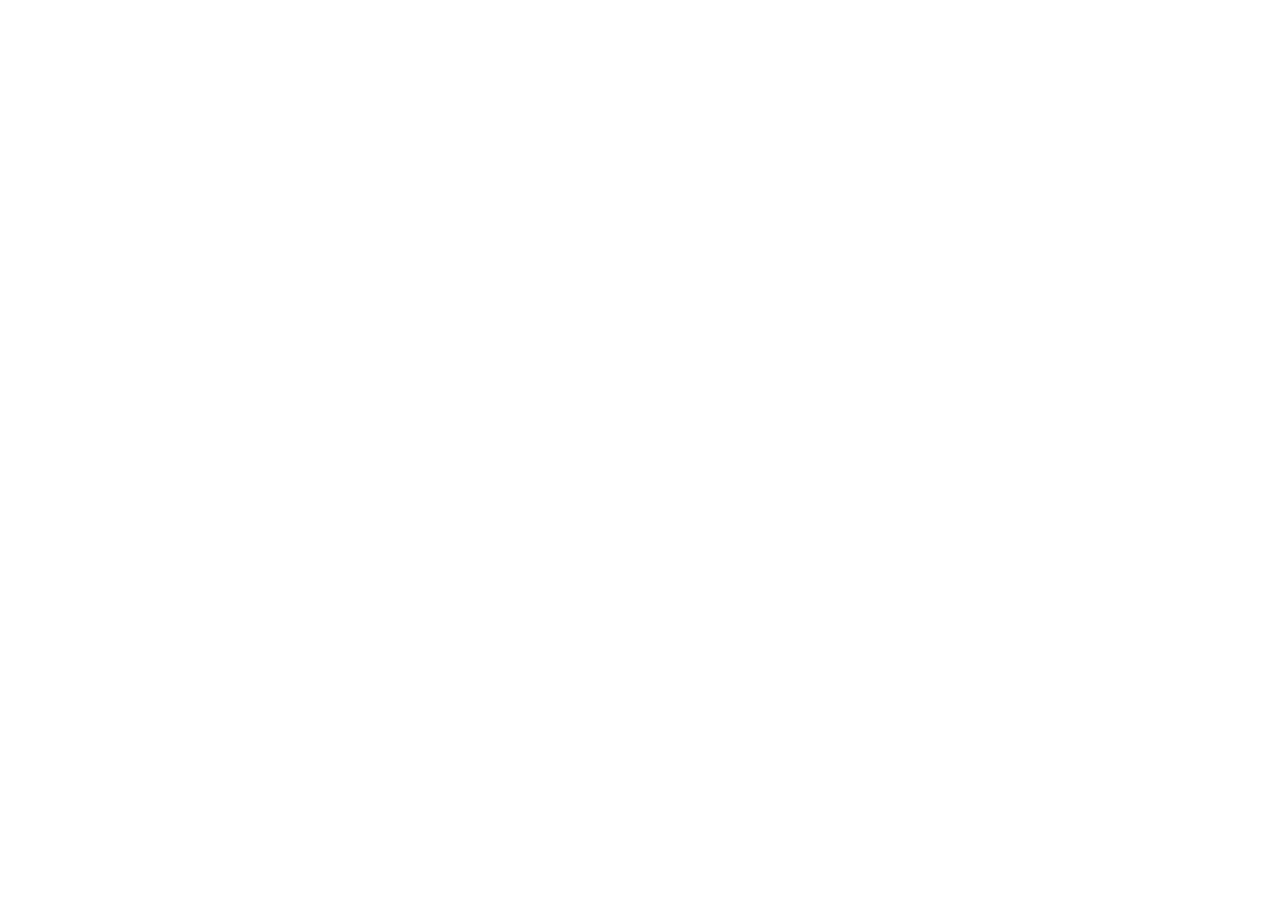
==== about.html @ 2b2f6d50 "Init : création du dépôt, arborescence des fichiers et structureHTML de base" ====
<!DOCTYPE html>
<html lang="fr">
<head>
<meta charset="UTF-8">
<meta name="viewport" content="width=device-width, initial-scale=1.0">
<title>AfriTalent — Accueil</title>
<!-- Bootstrap 5 via CDN : feuille de style -->
<link
href="https://cdn.jsdelivr.net/npm/bootstrap@5.3.0/dist/css/bootstrap.min.css"
rel="stylesheet">
<!-- Votre feuille de style personnelle -->
<link rel="stylesheet" href="css/style.css">
</head>
<body>
<!-- Le contenu de la page sera ajoute ici -->
<!-- Bootstrap 5 via CDN : script JavaScript -->
<script
src="https://cdn.jsdelivr.net/npm/bootstrap@5.3.0/dist/js/bootstrap.bundle.min.js"
></script>
<!-- Votre script JavaScript -->
<script src="js/main.js"></script>
</body>
</html>
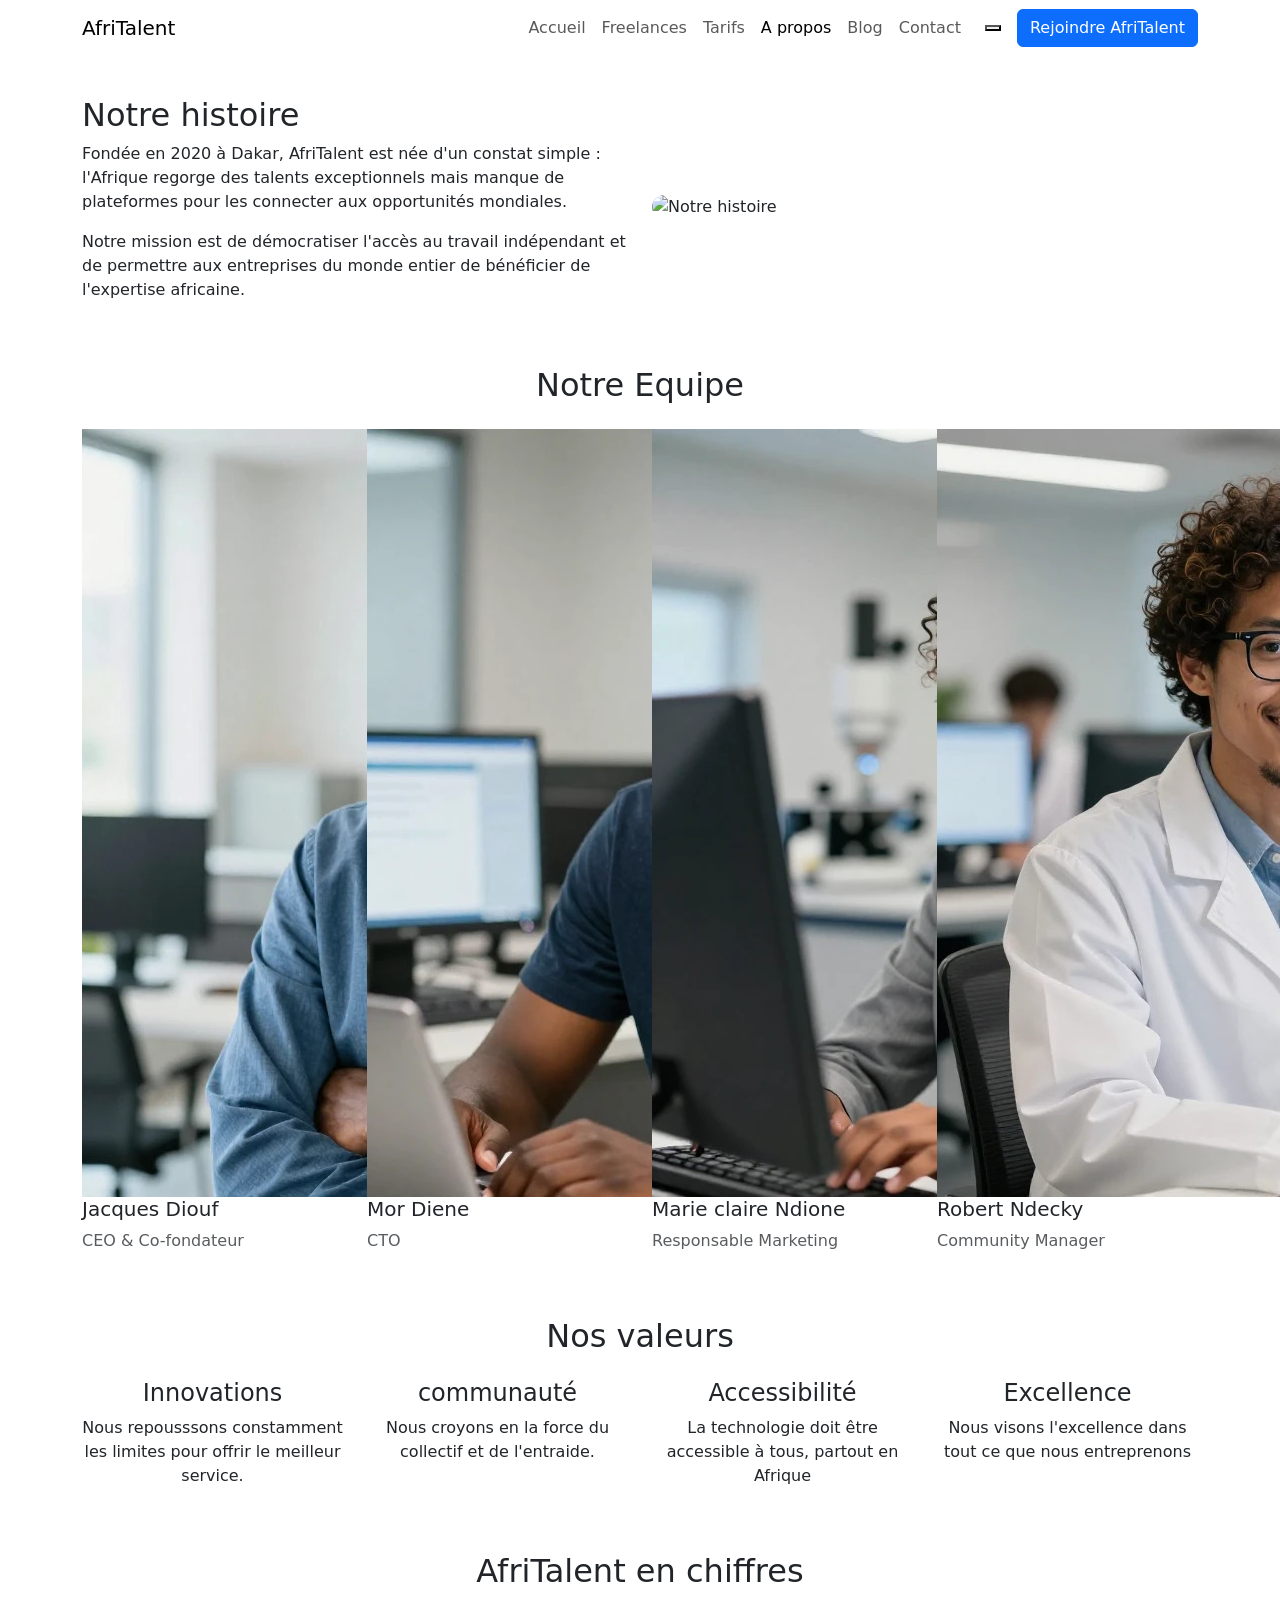
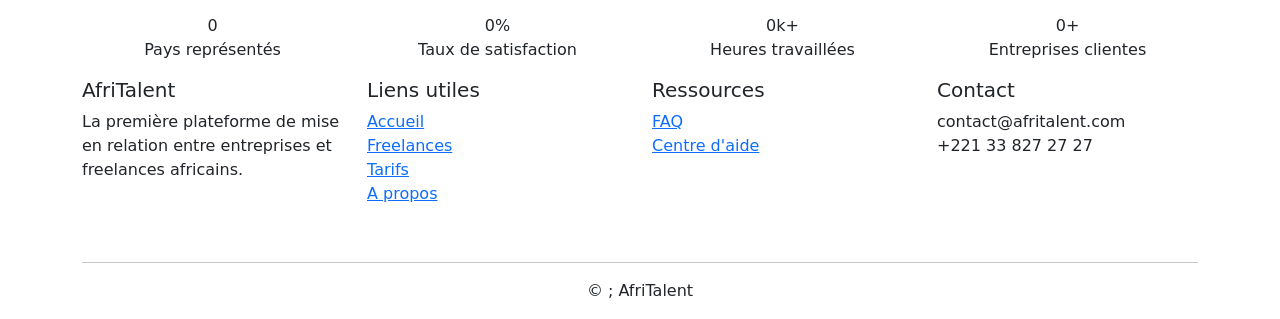
==== commit 0b03d6b2: "ajout des differents elements mise à jour de la photo" ====
--- a/about.html
+++ b/about.html
@@ -3,7 +3,7 @@
 <head>
 <meta charset="UTF-8">
 <meta name="viewport" content="width=device-width, initial-scale=1.0">
-<title>AfriTalent — Accueil</title>
+<title>A propos - AfriTalent</title>
 <!-- Bootstrap 5 via CDN : feuille de style -->
 <link
 href="https://cdn.jsdelivr.net/npm/bootstrap@5.3.0/dist/css/bootstrap.min.css"
@@ -12,8 +12,162 @@
 <link rel="stylesheet" href="css/style.css">
 </head>
 <body>
-<!-- Le contenu de la page sera ajoute ici -->
-<!-- Bootstrap 5 via CDN : script JavaScript -->
+
+ <nav class="navbar navbar-expand-lg fixed-top">
+        <div class="container">
+            <a class="navbar-brand" href="index.html"><i class="bi bi-briefcase-fill"></i> Afri<span>Talent</span></a>
+            <button class="navbar-toggler" type="button" data-bs-toggle="collapse" data-bs-target="#navbarNav">
+                <span class="navbar-toggler-icon"></span>
+            </button>
+            <div class="collapse navbar-collapse" id="navbarNav">
+                <ul class="navbar-nav ms-auto">
+                    <li class="nav-item"><a class="nav-link" href="index.html">Accueil</a></li>
+                    <li class="nav-item"><a class="nav-link" href="freelances.html">Freelances</a></li>
+                    <li class="nav-item"><a class="nav-link" href="tarifs.html">Tarifs</a></li>
+                    <li class="nav-item"><a class="nav-link active" href="about.html">A propos</a></li>
+                    <li class="nav-item"><a class="nav-link" href="#">Blog</a></li>
+                    <li class="nav-item"><a class="nav-link" href="contact.html">Contact</a></li>
+                </ul>
+                <button class="dark-mode-toggle ms-3" id="darkModeToggle"><i class="bi bi-moon-fill"></i></button>
+                <a href="contact.html" class="btn btn-primary ms-3">Rejoindre AfriTalent</a>
+            </div>
+        </div>
+    </nav>
+
+
+    <main class="mt-5 pt-5">
+        <div class="container">
+
+            <div class="row align-items-center mb-5 fade-in">
+                <div class="col-md-6">
+                    <h2>Notre histoire</h2>
+                    <p>Fondée en 2020 à Dakar, AfriTalent est née d'un constat simple : l'Afrique regorge des talents exceptionnels mais manque de plateformes pour les connecter aux opportunités mondiales.</p>
+                    <p>Notre mission est de démocratiser l'accès au travail indépendant et de permettre aux entreprises du monde entier de bénéficier de l'expertise africaine.</p>
+                </div>
+                <div class="col-md-6">
+                    <img src="https://placehold.co/600x400/0d6efd/white?text=Notre+Histoire" alt="Notre histoire" class="img-fluid rounded-4">
+                </div>
+            </div>
+
+             <div class="mb-5 fade-in">
+                    <h2 class="text-center mb-4">Notre Equipe</h2>
+                    <div class="row g-4">
+                        <div class="col-md-3">
+                            <div class="team-card">
+                                <img src="images/Jacques-Diouf.jpg" class="team-img" alt="Membre équipe">
+                                <div class="team-info">
+                                    <h5>Jacques Diouf</h5>
+                                    <p class="text-muted">CEO & Co-fondateur</p>
+                                    <div social-link><a href="#"><i class="bi bi-linkedin"></i></a><a href="#"><i class="bi bi-twitter-x"></i></a></div>
+                                </div>
+                            </div>
+                        </div>
+
+                        <div class="col-md-3">
+                            <div class="team-card">
+                                <img src="images/Mor-Diene.jpg" class="team-img" alt="Membre équipe">
+                                <div class="team-info">
+                                    <h5>Mor Diene</h5>
+                                    <p class="text-muted">CTO</p>
+                                    <div class="social-link"><a href="#"><i class="bi bi-linkedin"></i></a><a href="#"><i class="bi bi-github"></i></a></div>
+                                </div>
+                            </div>
+                        </div>
+
+                         <div class="col-md-3">
+                            <div class="team-card">
+                                <img src="images/Marie-Claire-Ndione.jpg" class="team-img" alt="Membre équipe">
+                                <div class="team-info">
+                                    <h5>Marie claire Ndione</h5>
+                                    <p class="text-muted">Responsable Marketing</p>
+                                    <div class="social-link"><a href="#"><i class="bi bi-linkedin"></i></a><a href="#"><i class="bi bi-instagram"></i></a></div>
+                                </div>
+                            </div>
+                        </div>
+
+                         <div class="col-md-3">
+                            <div class="team-card">
+                                <img src="images/Robert-Ndecky.jpg" class="team-img" alt="Membre équipe">
+                                <div class="team-info">
+                                    <h5>Robert Ndecky</h5>
+                                    <p class="text-muted">Community Manager</p>
+                                    <div class="social-link"><a href="#"><i class="bi bi-linkedin"></i></a><a href="#"><i class="bi bi-twitter-x"></i></a></div>
+                                </div>
+                            </div>
+                        </div>
+
+                    </div>
+                </div>
+
+                <div class="mb-5 fade-in">
+                    <h2 class="text-center mb-4">Nos valeurs</h2>
+                    <div class="row g-4">
+                        <div class="col-md-3 text-center">
+                            <i class="bi bi-lightbulb fs-1 text-primary"></i>
+                            <h4>Innovations</h4>
+                            <p>Nous repousssons constamment les limites pour offrir le meilleur service.</p>
+                        </div>
+                        <div class="col-md-3 text-center">
+                            <i class="bi bi-people fs-1 text-primary"></i>
+                            <h4>communauté</h4>
+                            <p>Nous croyons en la force du collectif et de l'entraide.</p>
+                        </div>
+                        <div class="col-md-3 text-center">
+                            <i class="bi bi-globe fs-1 text-primary"></i>
+                            <h4>Accessibilité</h4>
+                            <p>La technologie doit être accessible à tous, partout en Afrique</p>
+                        </div>
+                        <div class="col-md-3 text-center">
+                            <i class="bi bi-trophy fs-1 text-primary"></i>
+                            <h4>Excellence</h4>
+                            <p>Nous visons l'excellence dans tout ce que nous entreprenons</p>
+                        </div>
+                    </div>
+                </div>
+
+
+                <div class="fade-in">
+                    <h2 class="text-center mb-4">AfriTalent en chiffres</h2>
+                    <div class="row text-center">
+                        <div class="col-md-3">
+                            <div class="stat-number"><span class="counter" data-target="52">0</span></div>
+                            <p>Pays représentés</p>
+                        </div>
+                        <div class="col-md-3">
+                            <div class="stat-number"><span class="counter" data-target="98">0</span>%</div>
+                            <p>Taux de satisfaction</p>
+                        </div>
+                        <div class="col-md-3">
+                            <div class="stat-number"><span class="counter" data-target="150">0</span>k+</div>
+                            <p>Heures travaillées</p>
+                        </div>
+                        <div class="col-md-3">
+                            <div class="stat-number"><span class="counter" data-target="100">0</span>+</div>
+                            <p>Entreprises clientes</p>
+                        </div>
+                    </div>
+                </div>
+        </div>
+    </main>
+
+    <footer>
+    <div class="container">
+        <div class="row">
+            <div class="col-md-3 mb-4"><h5><i class="bi bi-briefcase-fill"></i> AfriTalent</h5><p>La première plateforme de mise en relation entre entreprises et freelances africains.</p></div>
+
+            <div class="col-md-3 mb-4"><h5>Liens utiles</h5><ul class="list-unstyled"><li><a href="index.html">Accueil</a></li><li><a href="freelances.html">Freelances</a></li><li><a href="tarifs.html">Tarifs</a></li><li><a href="about.html">A propos</a></li></ul></div>
+
+            <div class="col-md-3 mb-4"><h5>Ressources</h5><ul class="list-unstyled"><li><a href="#Blog"></a></li><li><a href="#">FAQ</a></li><li><a href="#">Centre d'aide</a></li></ul></div>
+
+            <div class="col-md-3 mb-4"><h5>Contact</h5><ul class="list-unstyled"><li><i class="bi bi-envelope"></i> contact@afritalent.com</li><li><i class="bi bi-telephone"></i> +221 33 827 27 27</li></ul></div>
+
+        </div>
+
+        <hr><div class="text-center"><p>&copy ; <span id="currentYear"></span> AfriTalent</p></div>
+    </div>
+</footer>
+
+
 <script
 src="https://cdn.jsdelivr.net/npm/bootstrap@5.3.0/dist/js/bootstrap.bundle.min.js"
 ></script>
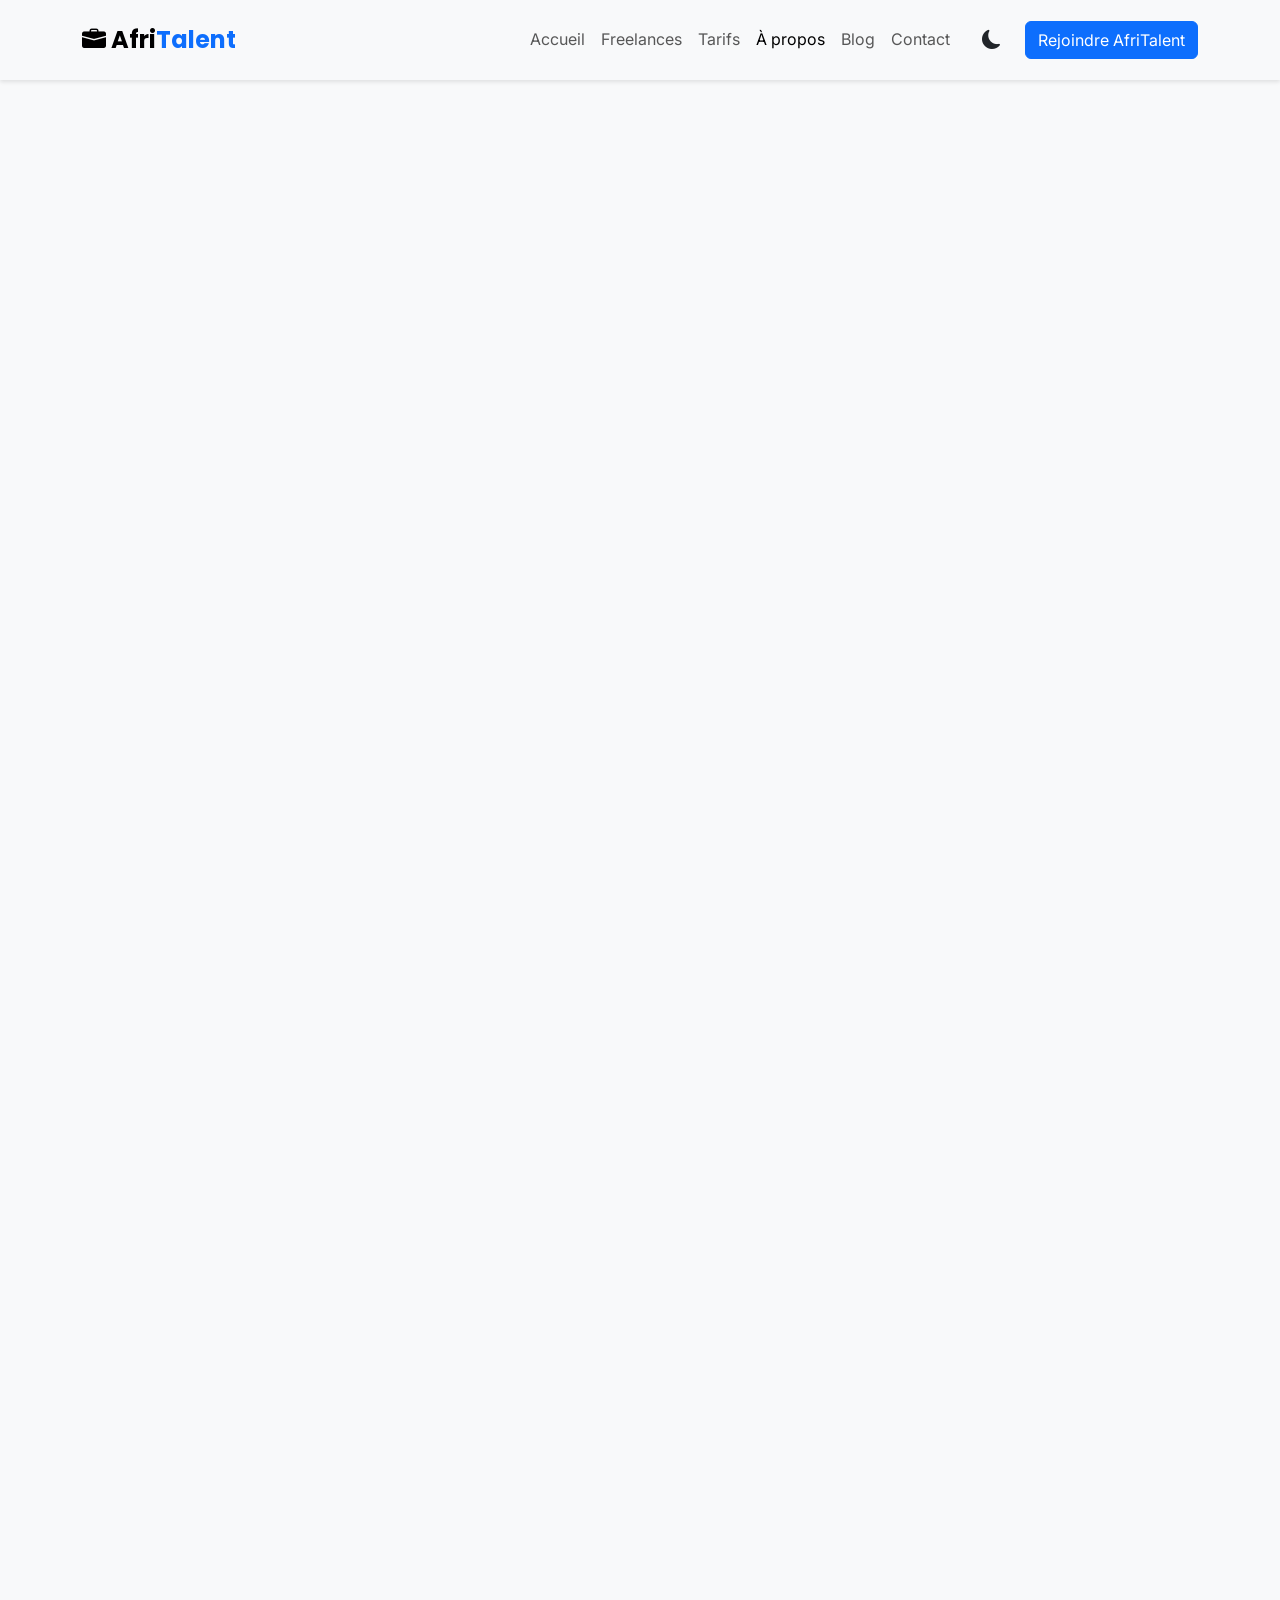
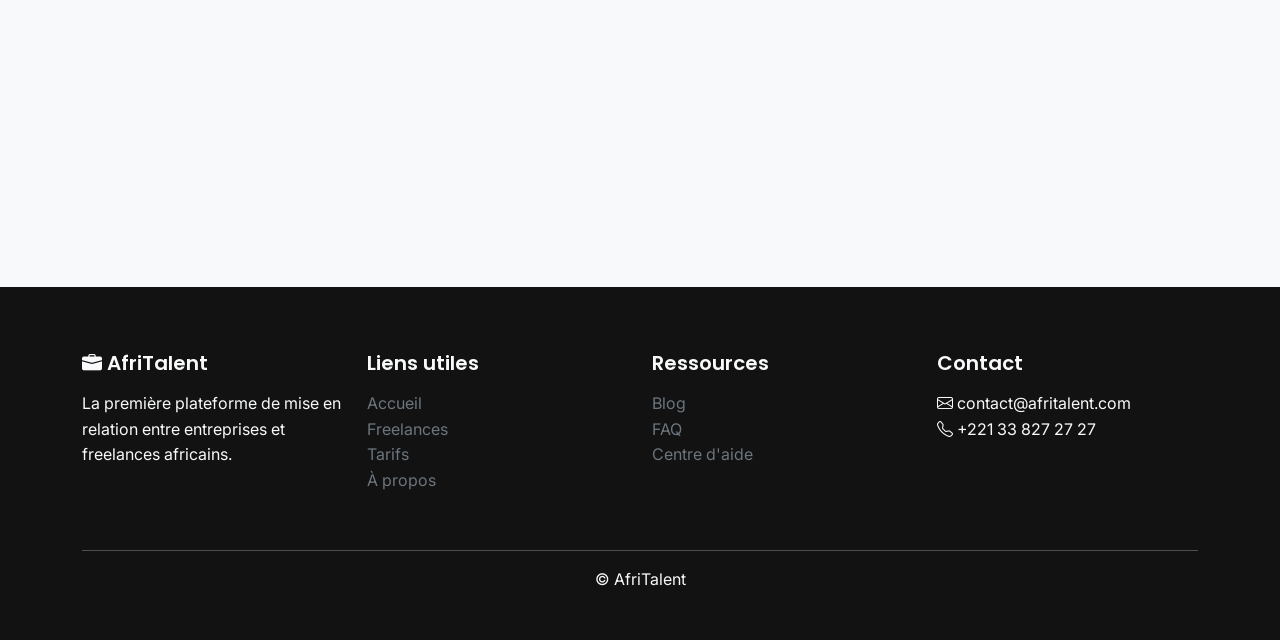
==== commit dc3f464d: "JS : filtrage dynamique des freelances et validation du formulaire de contact" ====
--- a/about.html
+++ b/about.html
@@ -1,21 +1,31 @@
 <!DOCTYPE html>
 <html lang="fr">
+
 <head>
-<meta charset="UTF-8">
-<meta name="viewport" content="width=device-width, initial-scale=1.0">
-<title>A propos - AfriTalent</title>
-<!-- Bootstrap 5 via CDN : feuille de style -->
-<link
-href="https://cdn.jsdelivr.net/npm/bootstrap@5.3.0/dist/css/bootstrap.min.css"
-rel="stylesheet">
-<!-- Votre feuille de style personnelle -->
-<link rel="stylesheet" href="css/style.css">
+    <meta charset="UTF-8">
+    <meta name="viewport" content="width=device-width, initial-scale=1.0">
+    <title>À propos - AfriTalent</title>
+
+    <!-- Bootstrap 5 CSS -->
+    <link href="https://cdn.jsdelivr.net/npm/bootstrap@5.3.0/dist/css/bootstrap.min.css" rel="stylesheet">
+    <!-- Bootstrap Icons -->
+    <link rel="stylesheet" href="https://cdn.jsdelivr.net/npm/bootstrap-icons@1.11.0/font/bootstrap-icons.css">
+    
+    <link
+        href="https://fonts.googleapis.com/css2?family=Inter:wght@300;400;500;600;700;800&family=Poppins:wght@400;500;600;700;800&display=swap"
+        rel="stylesheet">
+    
+    <link rel="stylesheet" href="css/style.css">
 </head>
+
 <body>
 
- <nav class="navbar navbar-expand-lg fixed-top">
+    
+    <nav class="navbar navbar-expand-lg fixed-top">
         <div class="container">
-            <a class="navbar-brand" href="index.html"><i class="bi bi-briefcase-fill"></i> Afri<span>Talent</span></a>
+            <a class="navbar-brand" href="index.html">
+                <i class="bi bi-briefcase-fill"></i> Afri<span>Talent</span>
+            </a>
             <button class="navbar-toggler" type="button" data-bs-toggle="collapse" data-bs-target="#navbarNav">
                 <span class="navbar-toggler-icon"></span>
             </button>
@@ -24,154 +34,210 @@
                     <li class="nav-item"><a class="nav-link" href="index.html">Accueil</a></li>
                     <li class="nav-item"><a class="nav-link" href="freelances.html">Freelances</a></li>
                     <li class="nav-item"><a class="nav-link" href="tarifs.html">Tarifs</a></li>
-                    <li class="nav-item"><a class="nav-link active" href="about.html">A propos</a></li>
+                    <li class="nav-item"><a class="nav-link active" href="about.html">À propos</a></li>
                     <li class="nav-item"><a class="nav-link" href="#">Blog</a></li>
                     <li class="nav-item"><a class="nav-link" href="contact.html">Contact</a></li>
                 </ul>
-                <button class="dark-mode-toggle ms-3" id="darkModeToggle"><i class="bi bi-moon-fill"></i></button>
+                <button class="dark-mode-toggle ms-3" id="darkModeToggle">
+                    <i class="bi bi-moon-fill"></i>
+                </button>
                 <a href="contact.html" class="btn btn-primary ms-3">Rejoindre AfriTalent</a>
             </div>
         </div>
     </nav>
 
-
+    
     <main class="mt-5 pt-5">
         <div class="container">
 
+            <!-- Page Title -->
+            <div class="text-center mb-5 fade-in">
+                <h1>À propos de nous</h1>
+                <p class="text-muted">Découvrez qui nous sommes et ce qui nous anime</p>
+            </div>
+
+            
             <div class="row align-items-center mb-5 fade-in">
                 <div class="col-md-6">
                     <h2>Notre histoire</h2>
-                    <p>Fondée en 2020 à Dakar, AfriTalent est née d'un constat simple : l'Afrique regorge des talents exceptionnels mais manque de plateformes pour les connecter aux opportunités mondiales.</p>
-                    <p>Notre mission est de démocratiser l'accès au travail indépendant et de permettre aux entreprises du monde entier de bénéficier de l'expertise africaine.</p>
+                    <p>Fondée en 2020 à Dakar, AfriTalent est née d'un constat simple : l'Afrique regorge de talents
+                        exceptionnels mais manque de plateformes pour les connecter aux opportunités mondiales.</p>
+                    <p>Notre mission est de démocratiser l'accès au travail indépendant et de permettre aux entreprises
+                        du monde entier de bénéficier de l'expertise africaine.</p>
                 </div>
                 <div class="col-md-6">
-                    <img src="https://placehold.co/600x400/0d6efd/white?text=Notre+Histoire" alt="Notre histoire" class="img-fluid rounded-4">
-                </div>
-            </div>
-
-             <div class="mb-5 fade-in">
-                    <h2 class="text-center mb-4">Notre Equipe</h2>
-                    <div class="row g-4">
-                        <div class="col-md-3">
-                            <div class="team-card">
-                                <img src="images/Jacques-Diouf.jpg" class="team-img" alt="Membre équipe">
-                                <div class="team-info">
-                                    <h5>Jacques Diouf</h5>
-                                    <p class="text-muted">CEO & Co-fondateur</p>
-                                    <div social-link><a href="#"><i class="bi bi-linkedin"></i></a><a href="#"><i class="bi bi-twitter-x"></i></a></div>
-                                </div>
-                            </div>
-                        </div>
-
-                        <div class="col-md-3">
-                            <div class="team-card">
-                                <img src="images/Mor-Diene.jpg" class="team-img" alt="Membre équipe">
-                                <div class="team-info">
-                                    <h5>Mor Diene</h5>
-                                    <p class="text-muted">CTO</p>
-                                    <div class="social-link"><a href="#"><i class="bi bi-linkedin"></i></a><a href="#"><i class="bi bi-github"></i></a></div>
-                                </div>
-                            </div>
-                        </div>
-
-                         <div class="col-md-3">
-                            <div class="team-card">
-                                <img src="images/Marie-Claire-Ndione.jpg" class="team-img" alt="Membre équipe">
-                                <div class="team-info">
-                                    <h5>Marie claire Ndione</h5>
-                                    <p class="text-muted">Responsable Marketing</p>
-                                    <div class="social-link"><a href="#"><i class="bi bi-linkedin"></i></a><a href="#"><i class="bi bi-instagram"></i></a></div>
-                                </div>
-                            </div>
-                        </div>
-
-                         <div class="col-md-3">
-                            <div class="team-card">
-                                <img src="images/Robert-Ndecky.jpg" class="team-img" alt="Membre équipe">
-                                <div class="team-info">
-                                    <h5>Robert Ndecky</h5>
-                                    <p class="text-muted">Community Manager</p>
-                                    <div class="social-link"><a href="#"><i class="bi bi-linkedin"></i></a><a href="#"><i class="bi bi-twitter-x"></i></a></div>
-                                </div>
-                            </div>
-                        </div>
-
-                    </div>
-                </div>
-
-                <div class="mb-5 fade-in">
-                    <h2 class="text-center mb-4">Nos valeurs</h2>
-                    <div class="row g-4">
-                        <div class="col-md-3 text-center">
-                            <i class="bi bi-lightbulb fs-1 text-primary"></i>
-                            <h4>Innovations</h4>
-                            <p>Nous repousssons constamment les limites pour offrir le meilleur service.</p>
-                        </div>
-                        <div class="col-md-3 text-center">
-                            <i class="bi bi-people fs-1 text-primary"></i>
-                            <h4>communauté</h4>
-                            <p>Nous croyons en la force du collectif et de l'entraide.</p>
-                        </div>
-                        <div class="col-md-3 text-center">
-                            <i class="bi bi-globe fs-1 text-primary"></i>
-                            <h4>Accessibilité</h4>
-                            <p>La technologie doit être accessible à tous, partout en Afrique</p>
-                        </div>
-                        <div class="col-md-3 text-center">
-                            <i class="bi bi-trophy fs-1 text-primary"></i>
-                            <h4>Excellence</h4>
-                            <p>Nous visons l'excellence dans tout ce que nous entreprenons</p>
-                        </div>
-                    </div>
-                </div>
-
-
-                <div class="fade-in">
-                    <h2 class="text-center mb-4">AfriTalent en chiffres</h2>
-                    <div class="row text-center">
-                        <div class="col-md-3">
-                            <div class="stat-number"><span class="counter" data-target="52">0</span></div>
-                            <p>Pays représentés</p>
-                        </div>
-                        <div class="col-md-3">
-                            <div class="stat-number"><span class="counter" data-target="98">0</span>%</div>
-                            <p>Taux de satisfaction</p>
-                        </div>
-                        <div class="col-md-3">
-                            <div class="stat-number"><span class="counter" data-target="150">0</span>k+</div>
-                            <p>Heures travaillées</p>
-                        </div>
-                        <div class="col-md-3">
-                            <div class="stat-number"><span class="counter" data-target="100">0</span>+</div>
-                            <p>Entreprises clientes</p>
-                        </div>
-                    </div>
-                </div>
+                    <img src="images/imagehistoire.jpg" alt="Notre histoire"
+                        class="img-fluid rounded-4">
+                </div>
+            </div>
+
+            
+            <div class="mb-5 fade-in">
+                <h2 class="text-center mb-4">Notre Équipe</h2>
+                <div class="row g-4">
+                    <div class="col-md-3">
+                        <div class="team-card">
+                            <img src="images/Jacques-Diouf.jpg" class="team-img"
+                                alt="Jacques Diouf - CEO & Co-fondateur">
+                            <div class="team-info">
+                                <h5>Jacques Diouf</h5>
+                                <p class="text-muted">CEO & Co-fondateur</p>
+                                <div class="social-links">
+                                    <a href="#" aria-label="LinkedIn"><i class="bi bi-linkedin"></i></a>
+                                    <a href="#" aria-label="Twitter"><i class="bi bi-twitter-x"></i></a>
+                                </div>
+                            </div>
+                        </div>
+                    </div>
+
+                    <div class="col-md-3">
+                        <div class="team-card">
+                            <img src="images/Mor-Diene.jpg" class="team-img" alt="Mor Diene - CTO">
+                            <div class="team-info">
+                                <h5>Mor Diene</h5>
+                                <p class="text-muted">CTO</p>
+                                <div class="social-links">
+                                    <a href="#" aria-label="LinkedIn"><i class="bi bi-linkedin"></i></a>
+                                    <a href="#" aria-label="GitHub"><i class="bi bi-github"></i></a>
+                                </div>
+                            </div>
+                        </div>
+                    </div>
+
+                    <div class="col-md-3">
+                        <div class="team-card">
+                            <img src="images/Marie-Claire-Ndione.jpg" class="team-img"
+                                alt="Marie-Claire Ndione - Responsable Marketing">
+                            <div class="team-info">
+                                <h5>Marie-Claire Ndione</h5>
+                                <p class="text-muted">Responsable Marketing</p>
+                                <div class="social-links">
+                                    <a href="#" aria-label="LinkedIn"><i class="bi bi-linkedin"></i></a>
+                                    <a href="#" aria-label="Instagram"><i class="bi bi-instagram"></i></a>
+                                </div>
+                            </div>
+                        </div>
+                    </div>
+
+                    <div class="col-md-3">
+                        <div class="team-card">
+                            <img src="images/Robert-Ndecky.jpg" class="team-img"
+                                alt="Robert Ndecky - Community Manager">
+                            <div class="team-info">
+                                <h5>Robert Ndecky</h5>
+                                <p class="text-muted">Community Manager</p>
+                                <div class="social-links">
+                                    <a href="#" aria-label="LinkedIn"><i class="bi bi-linkedin"></i></a>
+                                    <a href="#" aria-label="Twitter"><i class="bi bi-twitter-x"></i></a>
+                                </div>
+                            </div>
+                        </div>
+                    </div>
+                </div>
+            </div>
+
+            
+            <div class="mb-5 fade-in">
+                <h2 class="text-center mb-4">Nos valeurs</h2>
+                <div class="row g-4">
+                    <div class="col-md-3 text-center">
+                        <i class="bi bi-lightbulb fs-1 text-primary"></i>
+                        <h4>Innovation</h4>
+                        <p>Nous repoussons constamment les limites pour offrir le meilleur service.</p>
+                    </div>
+                    <div class="col-md-3 text-center">
+                        <i class="bi bi-people fs-1 text-primary"></i>
+                        <h4>Communauté</h4>
+                        <p>Nous croyons en la force du collectif et de l'entraide.</p>
+                    </div>
+                    <div class="col-md-3 text-center">
+                        <i class="bi bi-globe fs-1 text-primary"></i>
+                        <h4>Accessibilité</h4>
+                        <p>La technologie doit être accessible à tous, partout en Afrique.</p>
+                    </div>
+                    <div class="col-md-3 text-center">
+                        <i class="bi bi-trophy fs-1 text-primary"></i>
+                        <h4>Excellence</h4>
+                        <p>Nous visons l'excellence dans tout ce que nous entreprenons.</p>
+                    </div>
+                </div>
+            </div>
+
+            
+            <div class="fade-in">
+                <h2 class="text-center mb-4">AfriTalent en chiffres</h2>
+                <div class="row text-center">
+                    <div class="col-md-3">
+                        <div class="stat-number"><span class="counter" data-target="52">0</span></div>
+                        <p>Pays représentés</p>
+                    </div>
+                    <div class="col-md-3">
+                        <div class="stat-number"><span class="counter" data-target="98">0</span>%</div>
+                        <p>Taux de satisfaction</p>
+                    </div>
+                    <div class="col-md-3">
+                        <div class="stat-number"><span class="counter" data-target="150">0</span>k+</div>
+                        <p>Heures travaillées</p>
+                    </div>
+                    <div class="col-md-3">
+                        <div class="stat-number"><span class="counter" data-target="1000">0</span>+</div>
+                        <p>Entreprises clientes</p>
+                    </div>
+                </div>
+            </div>
+
         </div>
     </main>
 
+    
     <footer>
-    <div class="container">
-        <div class="row">
-            <div class="col-md-3 mb-4"><h5><i class="bi bi-briefcase-fill"></i> AfriTalent</h5><p>La première plateforme de mise en relation entre entreprises et freelances africains.</p></div>
-
-            <div class="col-md-3 mb-4"><h5>Liens utiles</h5><ul class="list-unstyled"><li><a href="index.html">Accueil</a></li><li><a href="freelances.html">Freelances</a></li><li><a href="tarifs.html">Tarifs</a></li><li><a href="about.html">A propos</a></li></ul></div>
-
-            <div class="col-md-3 mb-4"><h5>Ressources</h5><ul class="list-unstyled"><li><a href="#Blog"></a></li><li><a href="#">FAQ</a></li><li><a href="#">Centre d'aide</a></li></ul></div>
-
-            <div class="col-md-3 mb-4"><h5>Contact</h5><ul class="list-unstyled"><li><i class="bi bi-envelope"></i> contact@afritalent.com</li><li><i class="bi bi-telephone"></i> +221 33 827 27 27</li></ul></div>
-
+        <div class="container">
+            <div class="row">
+                <div class="col-md-3 mb-4">
+                    <h5><i class="bi bi-briefcase-fill"></i> AfriTalent</h5>
+                    <p>La première plateforme de mise en relation entre entreprises et freelances africains.</p>
+                </div>
+                <div class="col-md-3 mb-4">
+                    <h5>Liens utiles</h5>
+                    <ul class="list-unstyled">
+                        <li><a href="index.html">Accueil</a></li>
+                        <li><a href="freelances.html">Freelances</a></li>
+                        <li><a href="tarifs.html">Tarifs</a></li>
+                        <li><a href="about.html">À propos</a></li>
+                    </ul>
+                </div>
+                <div class="col-md-3 mb-4">
+                    <h5>Ressources</h5>
+                    <ul class="list-unstyled">
+                        <li><a href="#">Blog</a></li>
+                        <li><a href="#">FAQ</a></li>
+                        <li><a href="#">Centre d'aide</a></li>
+                    </ul>
+                </div>
+                <div class="col-md-3 mb-4">
+                    <h5>Contact</h5>
+                    <ul class="list-unstyled">
+                        <li><i class="bi bi-envelope"></i> contact@afritalent.com</li>
+                        <li><i class="bi bi-telephone"></i> +221 33 827 27 27</li>
+                    </ul>
+                </div>
+            </div>
+            <hr>
+            <div class="text-center">
+                <p>&copy; <span id="currentYear"></span> AfriTalent</p>
+            </div>
         </div>
-
-        <hr><div class="text-center"><p>&copy ; <span id="currentYear"></span> AfriTalent</p></div>
-    </div>
-</footer>
-
-
-<script
-src="https://cdn.jsdelivr.net/npm/bootstrap@5.3.0/dist/js/bootstrap.bundle.min.js"
-></script>
-<!-- Votre script JavaScript -->
-<script src="js/main.js"></script>
+    </footer>
+
+    
+    <button id="backToTop" class="back-to-top">
+        <i class="bi bi-arrow-up"></i>
+    </button>
+
+    <!-- Bootstrap JS -->
+    <script src="https://cdn.jsdelivr.net/npm/bootstrap@5.3.0/dist/js/bootstrap.bundle.min.js"></script>
+    <!-- Custom JS -->
+    <script src="js/main.js"></script>
 </body>
+
 </html>
--- a/css/style.css
+++ b/css/style.css
@@ -0,0 +1,572 @@
+/*AfriTalent - Styles principaux*/
+
+:root {
+    --primary-color: #0d6efd;
+    --secondary-color: #6c757d;
+    --success-color: #198754;
+    --dark-bg: #121212;
+    --light-bg: #f8f9fa;
+
+    --text-dark: #212529;
+    --text-light: #f8f9fa;
+    --text-muted: #6c757d;
+
+    --spacing-xs: 0.5rem;
+    --spacing-sm: 1rem;
+    --spacing-md: 2rem;
+    --spacing-lg: 4rem;
+    --spacing-xl: 6rem;
+
+    --shadow-sm: 0 2px 4px rgba(0, 0, 0, 0.1);
+    --shadow-md: 0 4px 6px rgba(0, 0, 0, 0.1);
+    --shadow-lg: 0 10px 15px rgba(0, 0, 0, 0.1);
+
+    --transition-fast: 0.2s ease;
+    --transition-normal: 0.3s ease;
+    --transition-slow: 0.5s ease;
+
+    --radius-sm: 8px;
+    --radius-md: 12px;
+    --radius-lg: 20px;
+
+}
+
+[data-theme="dark"] {
+
+    --primary-color: #0d6efd;
+    --secondary-color: #adb5bd;
+    --dark-bg: #1e1e2a;
+    --light-bg: #2a2a35;
+    --text-dark: #e4e4e7;
+    --text-light: #f8f9fa;
+    --text-muted: #a1a1aa;
+    --shadow-sm: 0 2px 4px rgba(0, 0, 0, 0.3);
+    --shadow-md: 0 4px 6px rgba(0, 0, 0, 0.3);
+    --shadow-lg: 0 10px 15px rgba(0, 0, 0, 0.3);
+
+}
+
+* {
+    margin: 0;
+    padding: 0;
+    box-sizing: border-box;
+}
+
+body {
+    font-family: 'Inter', sans-serif;
+    background-color: var(--light-bg);
+    color: var(--text-dark);
+    transition: background-color var(--transition-normal), color var(--transition-normal);
+    line-height: 1.6;
+}
+
+h1,
+h2,
+h3,
+h4,
+h5,
+h6 {
+    font-family: 'Poppins', sans-serif;
+    font-weight: 600;
+    margin-bottom: var(--spacing-sm);
+}
+
+.site-header {
+    padding: 10px 0;
+    background-color: #f8f9fa;
+    border-bottom: 2px solid #0d6efd;
+}
+
+.logo-title-container {
+    display: flex;
+    align-items: center;
+    justify-content: center;
+    gap: 15px;
+    max-width: 1200px;
+    margin: 0 auto;
+    padding: 0 20px;
+}
+
+.site-logo {
+    width: 80px;
+    height: 80px;
+    object-fit: contain;
+    border-radius: 10px;
+}
+
+.site-title {
+    font-family: 'Poppins', sans-serif;
+    font-size: 2rem;
+    font-weight: 700;
+    color: #0d6efd;
+}
+
+/*Navbar Styles*/
+
+.navbar {
+    background-color: var(--light-bg);
+    box-shadow: var(--shadow-sm);
+    transition: all var(--transition-normal);
+    padding: 1rem 0;
+}
+
+.navbar-scrolled {
+    background-color: var(--light-bg);
+    box-shadow: var(--shadow-md);
+    padding: 0.5rem 0;
+}
+
+.navbar-brand {
+    font-family: Poppins, sans-serif;
+    font-weight: 700;
+    font-size: 1.5rem;
+}
+
+.navbar-brand span {
+    color: var(--primary-color);
+}
+
+.dark-mode-toggle {
+    background: none;
+    border: none;
+    cursor: pointer;
+    font-size: 1.2rem;
+    color: var(--text-dark);
+    transition: color var(--transition-fast);
+    border-radius: 50%;
+    padding: 0.5rem;
+}
+
+.dark-mode-toggle:hover {
+    opacity: 0.8;
+    background-color: var(--secondary-color);
+}
+
+
+/*Hero Section*/
+
+.hero.section {
+    min-height: 100vh;
+    display: flex;
+    align-items: center;
+    position: relative;
+    padding: 100px 0 60px;
+    background: -o-linear-gradient(135deg, var(--light-bg) 0%, rgba(13, 110, 253, 0.1) 100%);
+}
+
+.hero-title {
+    font-size: 3.5rem;
+    font-weight: 700;
+    margin-bottom: var(--spacing-md);
+    line-height: 1.2;
+}
+
+.hero-title span {
+    color: var(--primary-color);
+    background: linear-gradient(135deg, var(--primary-color), #00b4d8);
+    -webkit-background-clip: text;
+    background-clip: text;
+    color: transparent;
+}
+
+hero-subtitle {
+    font-size: 1.25rem;
+    color: var(--text-muted);
+    margin-bottom: var(--spacing-md);
+}
+
+/*bento Grid Section*/
+
+.bento-grid {
+    display: grid;
+    grid-template-columns: repeat(4, 1fr);
+    gap: 1.5rem;
+    margin: var(--spacing-lg) 0;
+}
+
+.bento-card {
+    background: var(--light-bg);
+    border-radius: var(--radius-lg);
+    padding: 1.5rem;
+    transition: var(--transition-normal);
+    box-shadow: var(--shadow-sm);
+    border: 1px solid rgba(0, 0, 0, 0.05);
+}
+
+.bento-card:hover {
+    box-shadow: var(--shadow-lg);
+    transform: translateY(-5px);
+}
+
+.bento-card:nth-child(1) {
+    grid-column: span 1;
+    grid-row: span 1;
+}
+
+.bento-card:nth-child(2) {
+    grid-column: span 2;
+}
+
+.bento-card:nth-child(3) {
+    grid-column: span 1;
+    grid-row: span 2;
+}
+
+.bento-card:nth-child(4) {
+    grid-column: span 2;
+}
+
+.step-number {
+    font-size: 2.5rem;
+    font-weight: 700;
+    color: var(--primary-color);
+    opacity: 0.3;
+    margin-bottom: var(--spacing-sm);
+}
+
+/*category cards*/
+
+.category-card {
+    background: var(--light-bg);
+    border-radius: var(--radius-md);
+    padding: 1.5rem;
+    text-align: center;
+    transition: var(--transition-normal);
+    box-shadow: var(--shadow-sm);
+    cursor: pointer;
+}
+
+.category-card:hover {
+    box-shadow: var(--shadow-lg);
+    transform: translateY(-8px);
+}
+
+.category-card i {
+    font-size: 2.5rem;
+    margin-bottom: var(--spacing-xs);
+}
+
+.category-card h3 {
+    font-size: 1.2rem;
+    margin-bottom: var(--spacing-xs);
+}
+
+.category-card p {
+    font-size: 0.9rem;
+    color: var(--text-muted);
+}
+
+/*testimonials carousel*/
+.testimonial-card {
+    background: var(--light-bg);
+    border-radius: var(--radius-md);
+    padding: 2rem;
+    text-align: center;
+    margin: 1rem;
+    box-shadow: var(--shadow-sm);
+}
+
+.testimonial-avatar {
+    width: 80px;
+    height: 80px;
+    border-radius: 50%;
+    margin-bottom: var(--spacing-sm);
+    object-fit: cover;
+}
+
+.stars {
+    color: #ffc107;
+    margin: var(--spacing-xs) 0;
+}
+
+/*freelance cards*/
+
+.freelance-card {
+    background: var(--light-bg);
+    border-radius: var(--radius-md);
+    transition: var(--transition-normal);
+    box-shadow: var(--shadow-sm);
+    overflow: hidden;
+    height: 100%;
+}
+
+.freelance-card:hover {
+    box-shadow: var(--shadow-lg);
+    transform: translateY(-5px);
+}
+
+.freelance-img {
+    width: 100%;
+    height: 200px;
+    object-fit: cover;
+}
+
+.freelance-info {
+    padding: 1.5rem;
+}
+
+.freelance-name {
+    font-size: 1.25rem;
+    font-weight: 600;
+    margin-bottom: 0.25rem;
+}
+
+.freelance-specialty {
+    font-size: 0.9rem;
+    color: var(--primary-color);
+    margin-bottom: var(--spacing-sm);
+}
+
+/* Pricing Cards */
+.pricing-card {
+    background: var(--light-bg);
+    border-radius: var(--radius-lg);
+    padding: 2rem;
+    text-align: center;
+    transition: var(--transition-normal);
+    position: relative;
+    height: 100%;
+    box-shadow: var(--shadow-sm);
+}
+
+.pricing-card:hover {
+    transform: translateY(-10px);
+    box-shadow: var(--shadow-lg);
+}
+
+.pricing-card.featured {
+    border: 2px solid var(--primary-color);
+    transform: scale(1.02);
+}
+
+.pricing-card.featured:hover {
+    transform: scale(1.02) translateY(-10px);
+}
+
+.popular-badge {
+    position: absolute;
+    top: -12px;
+    right: 20px;
+    background: var(--primary-color);
+    color: white;
+    padding: 0.25rem 1rem;
+    border-radius: 20px;
+    font-size: 0.8rem;
+    font-weight: 600;
+}
+
+.price {
+    font-size: 2.5rem;
+    font-weight: 700;
+    color: var(--primary-color);
+    margin: var(--spacing-sm) 0;
+}
+
+.price span {
+    font-size: 1rem;
+    color: var(--text-muted);
+}
+
+/* Team Cards */
+.team-card {
+    background: var(--light-bg);
+    border-radius: var(--radius-md);
+    overflow: hidden;
+    text-align: center;
+    transition: var(--transition-normal);
+    box-shadow: var(--shadow-sm);
+}
+
+.team-card:hover {
+    transform: translateY(-5px);
+    box-shadow: var(--shadow-lg);
+}
+
+.team-img {
+    width: 100%;
+    height: 250px;
+    object-fit: cover;
+}
+
+.team-info {
+    padding: 1.5rem;
+}
+
+.social-links a {
+    margin: 0 0.5rem;
+    color: var(--text-muted);
+    transition: var(--transition-fast);
+}
+
+.social-links a:hover {
+    color: var(--primary-color);
+}
+
+/* Contact Form */
+.contact-form {
+    background: var(--light-bg);
+    border-radius: var(--radius-lg);
+    padding: 2rem;
+    box-shadow: var(--shadow-md);
+}
+
+.form-control {
+    border-radius: var(--radius-sm);
+    border: 1px solid #ddd;
+    transition: var(--transition-fast);
+}
+
+.form-control:focus {
+    border-color: var(--primary-color);
+    box-shadow: 0 0 0 0.2rem rgba(13, 110, 253, 0.25);
+}
+
+.form-control.error {
+    border-color: #dc3545;
+}
+
+.error-message {
+    color: #dc3545;
+    font-size: 0.8rem;
+    margin-top: 0.25rem;
+    display: none;
+}
+
+.error-message.show {
+    display: block;
+}
+
+.success-message {
+    background: var(--success-color);
+    color: white;
+    padding: 1rem;
+    border-radius: var(--radius-sm);
+    margin-top: 1rem;
+    display: none;
+}
+
+.success-message.show {
+    display: block;
+}
+
+/* Back to Top Button */
+.back-to-top {
+    position: fixed;
+    bottom: 30px;
+    right: 30px;
+    width: 50px;
+    height: 50px;
+    background: var(--primary-color);
+    color: white;
+    border: none;
+    border-radius: 50%;
+    cursor: pointer;
+    display: none;
+    align-items: center;
+    justify-content: center;
+    transition: var(--transition-normal);
+    z-index: 1000;
+}
+
+.back-to-top:hover {
+    transform: translateY(-5px);
+    background: #0b5ed7;
+}
+
+.back-to-top.show {
+    display: flex;
+}
+
+/* Animations */
+.fade-in {
+    opacity: 0;
+    transform: translateY(30px);
+    transition: opacity 0.6s ease, transform 0.6s ease;
+}
+
+.fade-in.visible {
+    opacity: 1;
+    transform: translateY(0);
+}
+
+/* Counter Stats */
+.stat-number {
+    font-size: 2.5rem;
+    font-weight: 700;
+    color: var(--primary-color);
+}
+
+.stat-item {
+    text-align: center;
+    padding: var(--spacing-md);
+}
+
+/* Filter Buttons */
+.filter-btn {
+    margin: 0.25rem;
+    transition: var(--transition-fast);
+}
+
+.filter-btn.active {
+    background-color: var(--primary-color);
+    color: white;
+}
+
+/* Footer */
+footer {
+    background: var(--dark-bg);
+    color: var(--text-light);
+    padding: var(--spacing-lg) 0 var(--spacing-md);
+    margin-top: var(--spacing-lg);
+}
+
+footer a {
+    color: var(--text-muted);
+    text-decoration: none;
+    transition: var(--transition-fast);
+}
+
+footer a:hover {
+    color: var(--primary-color);
+}
+
+/* Responsive Design */
+@media (max-width: 992px) {
+    .bento-grid {
+        grid-template-columns: repeat(2, 1fr);
+    }
+
+    .hero-title {
+        font-size: 2.5rem;
+    }
+}
+
+@media (max-width: 768px) {
+    .bento-grid {
+        grid-template-columns: 1fr;
+    }
+
+    .bento-card:nth-child(2),
+    .bento-card:nth-child(3),
+    .bento-card:nth-child(4) {
+        grid-column: span 1;
+    }
+
+    .hero-title {
+        font-size: 2rem;
+    }
+
+    .pricing-card.featured {
+        transform: scale(1);
+    }
+}
+
+@media (max-width: 576px) {
+    .hero-section {
+        text-align: center;
+    }
+
+    .stat-number {
+        font-size: 1.8rem;
+    }
+}
